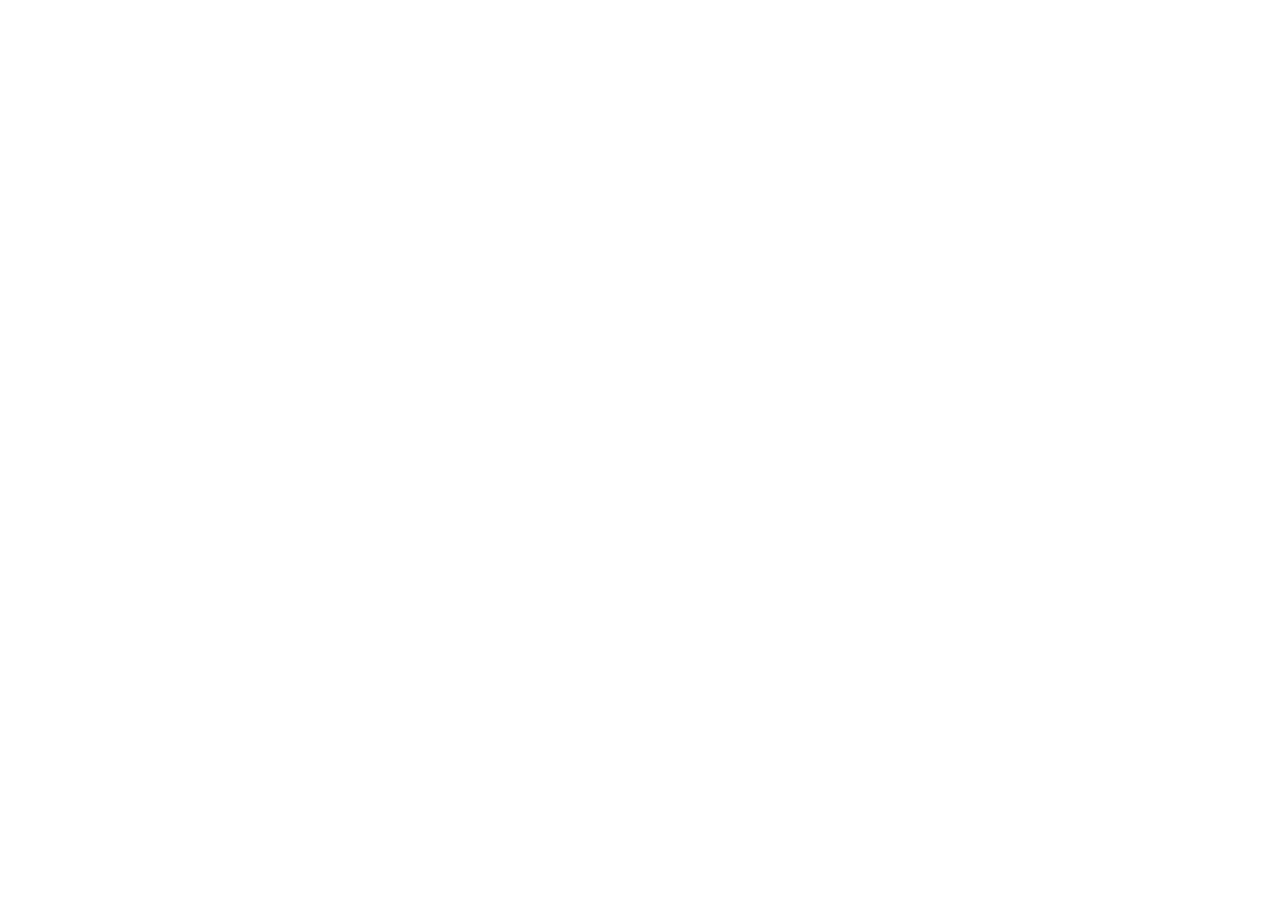
==== src/template/index.html @ c167b7ca "ristrutturazione index" ====
<!DOCTYPE html>
<html lang="it">

<head>
    <title>Home</title>
    <meta charset="utf-8">
    <link rel="stylesheet" href="style.css">
</head>

<body> 

<!--
    <header id="intestazione">
        <div>
            <img src="immagini/logo.png" alt="logo della clinica" id="logo">
        </div>

        <div>
            <h1>Home</h1>
            <nav>
                <a href="home.html">Home</a>
                <a href="about.html">prenotazioni</a>
                <a href="contact.html">account</a>
            </nav>
        </div>


    </header>

    <main>
        <div>
            <h1>Headline</h1>
        </div>

        <div>
            <h1>notizie</h1>
        </div>

        <div>
            <h1>Prelievi</h1>
            <p>
                Fare un prelievo non è solo un controllo di routine: è un modo semplice
                e veloce per prenderti cura della tua salute. In pochi minuti puoi ottenere
                informazioni preziose che ti aiutano a prevenire problemi, capire meglio
                come stai e intervenire in tempo se qualcosa non va.
                Spesso basta un piccolo gesto oggi per evitare preoccupazioni domani.
                E se hai dubbi o timori, ricorda che il personale è lì proprio per accompagnarti,
                spiegarti ogni passaggio e rendere tutto il più tranquillo possibile.
                La tua salute merita attenzione, e questo è uno dei modi più facili per
                darle valore.
            </p>
            <a href="#" class="bottone">Prenota ora</a>
        </div>

    </main>

-->

</body>

</html>
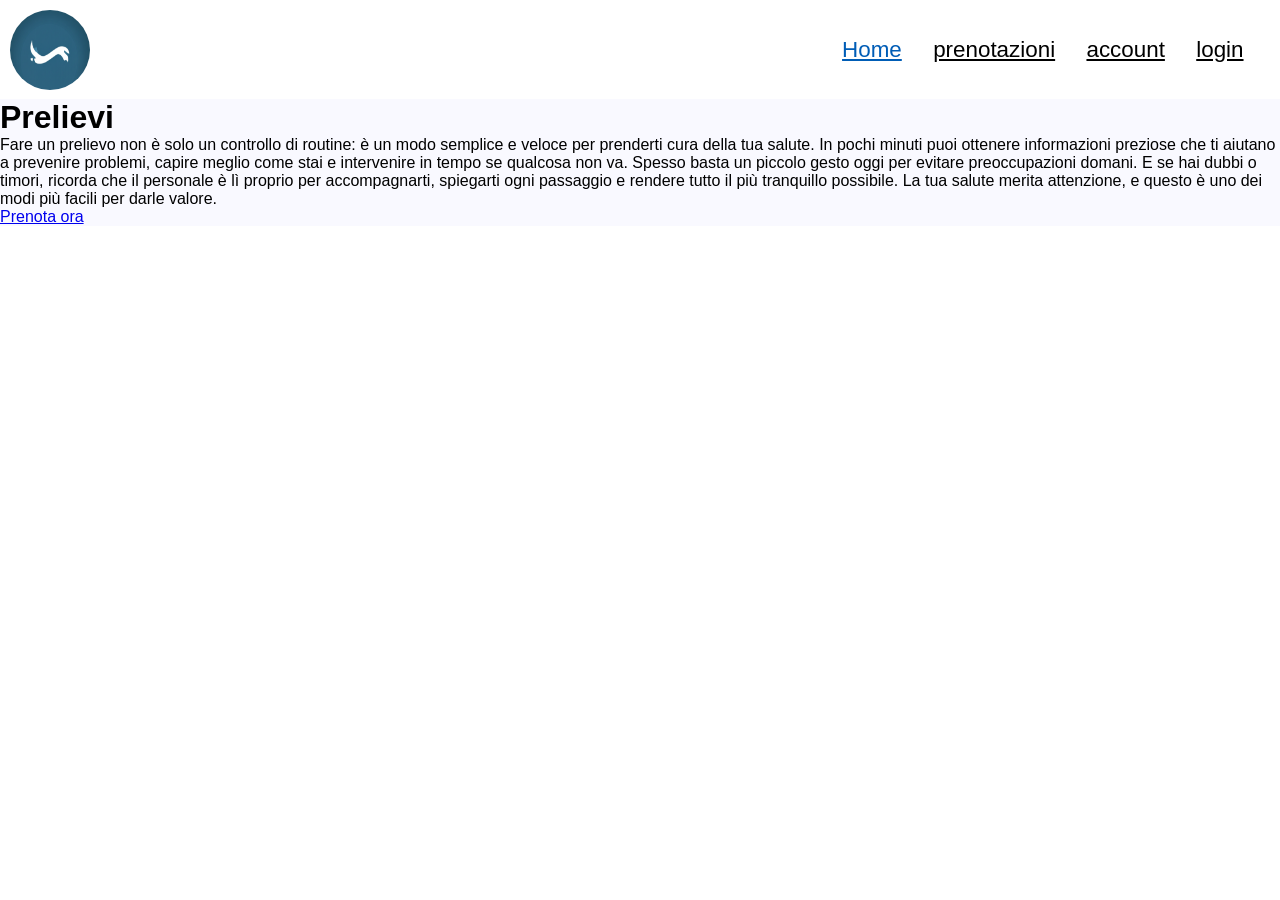
==== commit d89caef0: "stesura header e creazione parige" ====
--- a/src/template/index.html
+++ b/src/template/index.html
@@ -4,39 +4,27 @@
 <head>
     <title>Home</title>
     <meta charset="utf-8">
-    <link rel="stylesheet" href="style.css">
+    <link rel="stylesheet" href="../style.css">
 </head>
 
 <body> 
 
-<!--
     <header id="intestazione">
-        <div>
-            <img src="immagini/logo.png" alt="logo della clinica" id="logo">
-        </div>
 
-        <div>
-            <h1>Home</h1>
-            <nav>
-                <a href="home.html">Home</a>
-                <a href="about.html">prenotazioni</a>
-                <a href="contact.html">account</a>
-            </nav>
-        </div>
+        <img src="../immagini/logo.png" id="logo" alt="logo">
+        
+        <nav id="menu">
+            <a href="index.php" class="active">Home</a>
+            <a href="prenotazioni.php">prenotazioni</a>
+            <a href="account.php">account</a>
+            <a href="login.php">login</a>
+        </nav>
+        
+    </header>
+    
+    <main>
 
-
-    </header>
-
-    <main>
-        <div>
-            <h1>Headline</h1>
-        </div>
-
-        <div>
-            <h1>notizie</h1>
-        </div>
-
-        <div>
+        <div id="iniziale">
             <h1>Prelievi</h1>
             <p>
                 Fare un prelievo non è solo un controllo di routine: è un modo semplice
@@ -53,7 +41,7 @@
         </div>
 
     </main>
-
+<!--
 -->
 
 </body>
--- a/src/style.css
+++ b/src/style.css
@@ -0,0 +1,57 @@
+/* ------------------------------
+   standard
+------------------------------ */
+* {
+    margin: 0;
+    padding: 0;
+    box-sizing: border-box;
+}
+body {
+    font-family: "Noto Sans", sans-serif;
+    background-color: var(--background_intestazione);
+}
+:root{
+    
+    --background_intestazione: #ffffff;
+    --background_main: #f9f9ff;
+    --colore_link_pagina_corrente: #005db6;
+    --colore_link_generale: #000000;
+}
+
+/* ------------------------------
+   header
+------------------------------ */
+#intestazione {
+    width: 100%;
+    display: flex;
+    flex-direction: row;
+    padding: 0.6em;
+    align-items: center;
+}
+#menu{
+    width: 100%;
+    text-align: right;
+}
+#menu a{
+    color: var(--colore_link_generale);
+    padding-right: 1.2em;
+    font-size: 1.4em;
+}
+#menu a.active{
+    color: var(--colore_link_pagina_corrente);
+}
+#logo{
+    width: 80px;
+    height: 80px;
+    border-radius: 50%;
+}
+
+/* ------------------------------
+   main
+------------------------------ */
+
+main{
+    background-color: var(--background_main);
+}
+
+
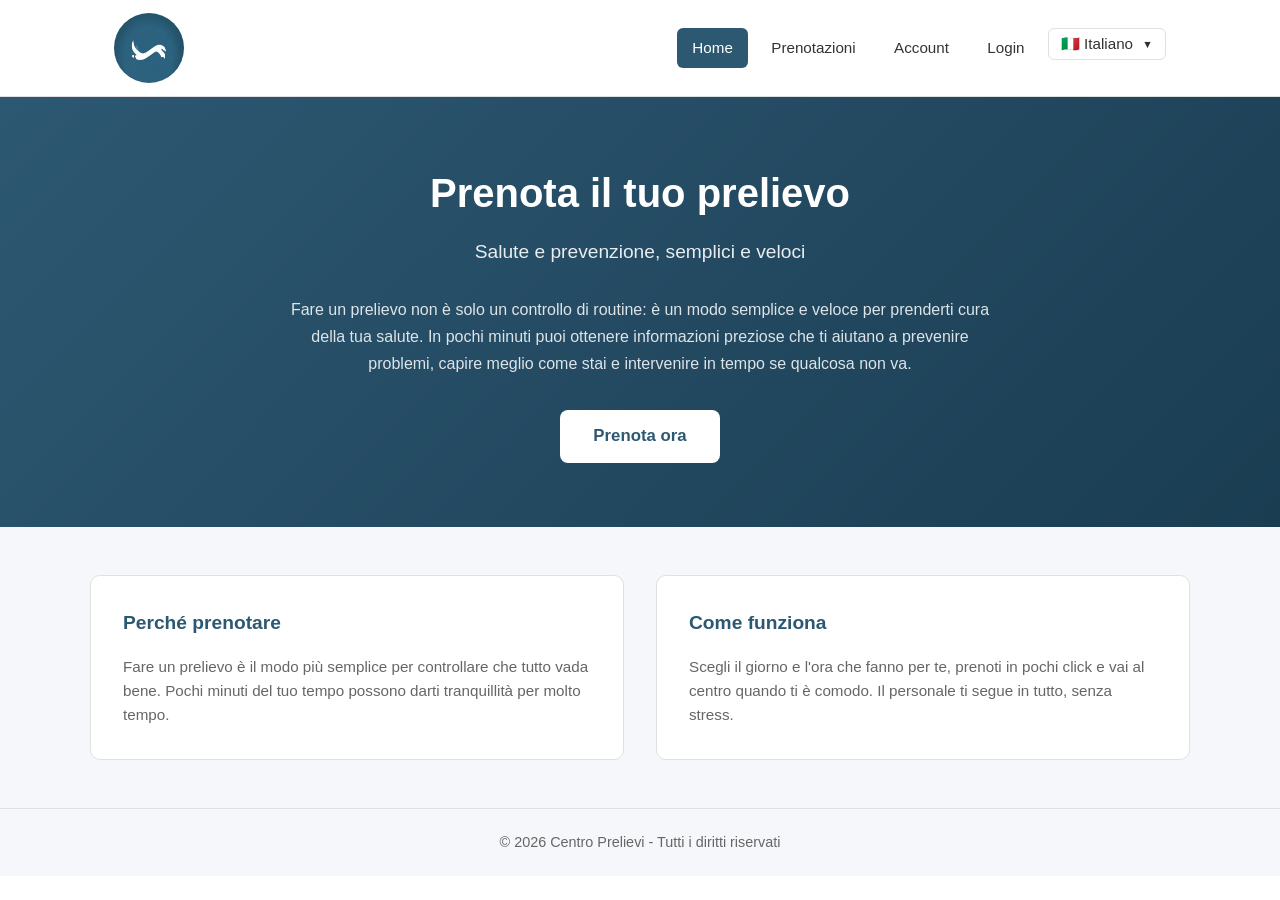
==== commit 024c8da0: "riordinato tutta la homepage e ho creato le altre sezioni" ====
--- a/src/template/index.html
+++ b/src/template/index.html
@@ -1,49 +1,69 @@
 <!DOCTYPE html>
 <html lang="it">
-
 <head>
-    <title>Home</title>
+    <title>Home - Prenotazione Prelievi</title>
     <meta charset="utf-8">
+    <meta name="viewport" content="width=device-width, initial-scale=1">
     <link rel="stylesheet" href="../style.css">
 </head>
-
-<body> 
+<body>
 
     <header id="intestazione">
+        <div class="header-content">
+            <img src="../immagini/logo.png" id="logo" alt="logo prelievi">
+            <nav id="menu">
+                <a href="index.php" class="active">Home</a>
+                <a href="prenotazioni.php">Prenotazioni</a>
+                <a href="account.php">Account</a>
+                <a href="login.php">Login</a>
+                <div class="lang-dropdown">
+                    <button class="lang-btn">🇮🇹 Italiano <span class="arrow">▼</span></button>
+                    <div class="lang-menu">
+                        <a href="#" class="active-lang">🇮🇹 Italiano</a>
+                        <a href="#">🇬🇧 English</a>
+                        <a href="#">🇫🇷 Français</a>
+                        <a href="#">🇪🇸 Español</a>
+                        <a href="#">🇩🇪 Deutsch</a>
+                    </div>
+                </div>
+            </nav>
+        </div>
+    </header>
 
-        <img src="../immagini/logo.png" id="logo" alt="logo">
-        
-        <nav id="menu">
-            <a href="index.php" class="active">Home</a>
-            <a href="prenotazioni.php">prenotazioni</a>
-            <a href="account.php">account</a>
-            <a href="login.php">login</a>
-        </nav>
-        
-    </header>
-    
     <main>
+        <section id="hero">
+            <div class="hero-content">
+                <h1>Prenota il tuo prelievo</h1>
+                <p class="subtitle">Salute e prevenzione, semplici e veloci</p>
+                <p class="description">
+                    Fare un prelievo non è solo un controllo di routine: è un modo semplice
+                    e veloce per prenderti cura della tua salute. In pochi minuti puoi ottenere
+                    informazioni preziose che ti aiutano a prevenire problemi, capire meglio
+                    come stai e intervenire in tempo se qualcosa non va.
+                </p>
+                <a href="prenotazioni.php" class="bottone">Prenota ora</a>
+            </div>
+        </section>
 
-        <div id="iniziale">
-            <h1>Prelievi</h1>
-            <p>
-                Fare un prelievo non è solo un controllo di routine: è un modo semplice
-                e veloce per prenderti cura della tua salute. In pochi minuti puoi ottenere
-                informazioni preziose che ti aiutano a prevenire problemi, capire meglio
-                come stai e intervenire in tempo se qualcosa non va.
-                Spesso basta un piccolo gesto oggi per evitare preoccupazioni domani.
-                E se hai dubbi o timori, ricorda che il personale è lì proprio per accompagnarti,
-                spiegarti ogni passaggio e rendere tutto il più tranquillo possibile.
-                La tua salute merita attenzione, e questo è uno dei modi più facili per
-                darle valore.
-            </p>
-            <a href="#" class="bottone">Prenota ora</a>
-        </div>
+        <section id="info">
+            <div class="info-grid">
+                <div class="info-card">
+                    <h3>Perché prenotare</h3>
+                    <p>Fare un prelievo è il modo più semplice per controllare che tutto vada bene.
+                    Pochi minuti del tuo tempo possono darti tranquillità per molto tempo.</p>
+                </div>
+                <div class="info-card">
+                    <h3>Come funziona</h3>
+                    <p>Scegli il giorno e l'ora che fanno per te, prenoti in pochi click e vai al
+                    centro quando ti è comodo. Il personale ti segue in tutto, senza stress.</p>
+                </div>
+            </div>
+        </section>
+    </main>
 
-    </main>
-<!--
--->
+    <footer id="footer">
+        <p>&copy; 2026 Centro Prelievi - Tutti i diritti riservati</p>
+    </footer>
 
 </body>
-
-</html>+</html>
--- a/src/style.css
+++ b/src/style.css
@@ -1,57 +1,391 @@
 /* ------------------------------
-   standard
+   reset e variabili
 ------------------------------ */
 * {
     margin: 0;
     padding: 0;
     box-sizing: border-box;
 }
+
+:root {
+    --primary: #2D5872;
+    --primary-light: #e8eff5;
+    --text: #333333;
+    --text-light: #666666;
+    --bg: #ffffff;
+    --bg-light: #f5f7fa;
+    --border: #e0e0e0;
+}
+
 body {
-    font-family: "Noto Sans", sans-serif;
-    background-color: var(--background_intestazione);
-}
-:root{
-    
-    --background_intestazione: #ffffff;
-    --background_main: #f9f9ff;
-    --colore_link_pagina_corrente: #005db6;
-    --colore_link_generale: #000000;
+    font-family: -apple-system, BlinkMacSystemFont, "Segoe UI", Roboto, "Noto Sans", sans-serif;
+    color: var(--text);
+    background: var(--bg);
+    line-height: 1.6;
 }
 
 /* ------------------------------
    header
 ------------------------------ */
 #intestazione {
+    background: var(--bg);
+    border-bottom: 1px solid var(--border);
+    position: sticky;
+    top: 0;
+    z-index: 100;
+}
+
+.header-content {
+    max-width: 1100px;
+    margin: 0 auto;
+    display: flex;
+    align-items: center;
+    padding: 0.8em 1.5em;
+    gap: 1.5em;
+}
+
+#logo {
+    width: 70px;
+    height: 70px;
+    border-radius: 50%;
+    flex-shrink: 0;
+}
+
+#menu {
+    margin-left: auto;
+    display: flex;
+    gap: 0.5em;
+}
+
+#menu a {
+    color: var(--text);
+    text-decoration: none;
+    padding: 0.5em 1em;
+    border-radius: 6px;
+    font-size: 0.95em;
+    transition: background 0.2s, color 0.2s;
+}
+
+#menu a:hover {
+    background: var(--primary-light);
+    color: var(--primary);
+}
+
+#menu a.active {
+    background: var(--primary);
+    color: #ffffff;
+}
+
+/* ------------------------------
+   language dropdown
+------------------------------ */
+.lang-dropdown {
+    position: relative;
+    display: inline-block;
+    margin-left: auto;
+}
+
+.lang-btn {
+    background: none;
+    border: 1px solid var(--border);
+    border-radius: 6px;
+    padding: 0.4em 0.8em;
+    cursor: pointer;
+    font-size: 0.95em;
+    color: var(--text);
+    display: flex;
+    align-items: center;
+    gap: 0.4em;
+    transition: background 0.2s;
+}
+
+.lang-btn:hover {
+    background: var(--primary-light);
+}
+
+.lang-btn .arrow {
+    font-size: 0.7em;
+    margin-left: 0.3em;
+}
+
+.lang-menu {
+    display: none;
+    position: absolute;
+    right: 0;
+    top: 100%;
+    margin-top: 0.3em;
+    background: var(--bg);
+    border: 1px solid var(--border);
+    border-radius: 8px;
+    box-shadow: 0 4px 12px rgba(0,0,0,0.1);
+    min-width: 160px;
+    z-index: 200;
+    overflow: hidden;
+}
+
+.lang-dropdown:hover .lang-menu {
+    display: block;
+}
+
+.lang-menu a {
+    display: flex;
+    align-items: center;
+    gap: 0.6em;
+    padding: 0.6em 1em;
+    color: var(--text);
+    text-decoration: none;
+    font-size: 0.9em;
+    transition: background 0.2s;
+}
+
+.lang-menu a:hover {
+    background: var(--primary-light);
+    color: var(--primary);
+}
+
+.lang-menu a.active-lang {
+    background: var(--primary-light);
+    color: var(--primary);
+    font-weight: 500;
+}
+
+/* ------------------------------
+   hero section
+------------------------------ */
+#hero {
+    background: linear-gradient(135deg, var(--primary) 0%, #1a3d52 100%);
+    color: #ffffff;
+    padding: 4em 1.5em;
+    text-align: center;
+}
+
+.hero-content {
+    max-width: 700px;
+    margin: 0 auto;
+}
+
+.hero-content h1 {
+    font-size: 2.5em;
+    margin-bottom: 0.3em;
+    font-weight: 600;
+}
+
+.subtitle {
+    font-size: 1.2em;
+    opacity: 0.9;
+    margin-bottom: 1.5em;
+}
+
+.description {
+    font-size: 1em;
+    opacity: 0.85;
+    margin-bottom: 2em;
+    line-height: 1.7;
+}
+
+/* bottone */
+.bottone {
+    display: inline-block;
+    background: #ffffff;
+    color: var(--primary);
+    padding: 0.8em 2em;
+    border-radius: 8px;
+    text-decoration: none;
+    font-weight: 600;
+    font-size: 1.05em;
+    transition: transform 0.2s, box-shadow 0.2s;
+}
+
+.bottone:hover {
+    transform: translateY(-2px);
+    box-shadow: 0 4px 15px rgba(0,0,0,0.2);
+}
+
+/* ------------------------------
+   info section
+------------------------------ */
+#info {
+    padding: 3em 1.5em;
+    background: var(--bg-light);
+}
+
+.info-grid {
+    max-width: 1100px;
+    margin: 0 auto;
+    display: grid;
+    grid-template-columns: repeat(auto-fit, minmax(280px, 1fr));
+    gap: 2em;
+}
+
+.info-card {
+    background: var(--bg);
+    padding: 2em;
+    border-radius: 10px;
+    border: 1px solid var(--border);
+}
+
+.info-card h3 {
+    color: var(--primary);
+    margin-bottom: 0.8em;
+    font-size: 1.2em;
+}
+
+.info-card p {
+    color: var(--text-light);
+    font-size: 0.95em;
+}
+
+/* ------------------------------
+   page content (pagine interne)
+------------------------------ */
+#page-content {
+    padding: 3em 1.5em;
+    min-height: 60vh;
+}
+
+.container {
+    max-width: 700px;
+    margin: 0 auto;
+    text-align: center;
+}
+
+#page-content h1 {
+    color: var(--primary);
+    font-size: 2em;
+    margin-bottom: 0.3em;
+}
+
+#page-content .subtitle {
+    color: var(--text-light);
+    margin-bottom: 2em;
+}
+
+.placeholder-box {
+    background: var(--bg-light);
+    border: 1px solid var(--border);
+    border-radius: 10px;
+    padding: 2.5em 2em;
+    margin-top: 1.5em;
+}
+
+.placeholder-box p {
+    color: var(--text-light);
+    margin-bottom: 1.5em;
+    font-size: 1.05em;
+}
+
+/* form */
+.form-box {
+    background: var(--bg);
+    border: 1px solid var(--border);
+    border-radius: 10px;
+    padding: 2.5em 2em;
+    margin-top: 1.5em;
+    text-align: left;
+}
+
+.form-group {
+    margin-bottom: 1.5em;
+}
+
+.form-group label {
+    display: block;
+    margin-bottom: 0.5em;
+    color: var(--text);
+    font-weight: 500;
+}
+
+.form-group input {
     width: 100%;
-    display: flex;
-    flex-direction: row;
-    padding: 0.6em;
-    align-items: center;
-}
-#menu{
+    padding: 0.8em 1em;
+    border: 1px solid var(--border);
+    border-radius: 8px;
+    font-size: 1em;
+    font-family: inherit;
+    transition: border-color 0.2s;
+}
+
+.form-group input:focus {
+    outline: none;
+    border-color: var(--primary);
+}
+
+.form-box .bottone {
     width: 100%;
-    text-align: right;
-}
-#menu a{
-    color: var(--colore_link_generale);
-    padding-right: 1.2em;
-    font-size: 1.4em;
-}
-#menu a.active{
-    color: var(--colore_link_pagina_corrente);
-}
-#logo{
-    width: 80px;
-    height: 80px;
-    border-radius: 50%;
-}
-
-/* ------------------------------
-   main
------------------------------- */
-
-main{
-    background-color: var(--background_main);
-}
-
-
+    text-align: center;
+    border: none;
+    cursor: pointer;
+    font-family: inherit;
+}
+
+.form-footer {
+    margin-top: 1.5em;
+    color: var(--text-light);
+    font-size: 0.95em;
+}
+
+.form-footer a {
+    color: var(--primary);
+    text-decoration: none;
+    font-weight: 500;
+}
+
+.form-footer a:hover {
+    text-decoration: underline;
+}
+
+/* layout a due colonne */
+.form-row {
+    display: grid;
+    grid-template-columns: 1fr 1fr;
+    gap: 1.5em;
+}
+
+/* titoli di sezione nel form */
+.form-section-title {
+    color: var(--primary);
+    font-size: 1.1em;
+    margin: 1.5em 0 1em;
+    padding-bottom: 0.5em;
+    border-bottom: 1px solid var(--border);
+}
+
+.form-section-title:first-of-type {
+    margin-top: 0;
+}
+
+/* ------------------------------
+   footer
+------------------------------ */
+#footer {
+    background: var(--bg-light);
+    border-top: 1px solid var(--border);
+    text-align: center;
+    padding: 1.5em;
+    color: var(--text-light);
+    font-size: 0.9em;
+}
+
+/* ------------------------------
+   responsive
+------------------------------ */
+@media (max-width: 600px) {
+    .hero-content h1 {
+        font-size: 1.8em;
+    }
+
+    .header-content {
+        flex-wrap: wrap;
+        gap: 0.8em;
+    }
+
+    #menu {
+        width: 100%;
+        justify-content: center;
+    }
+
+    .form-row {
+        grid-template-columns: 1fr;
+        gap: 0;
+    }
+}
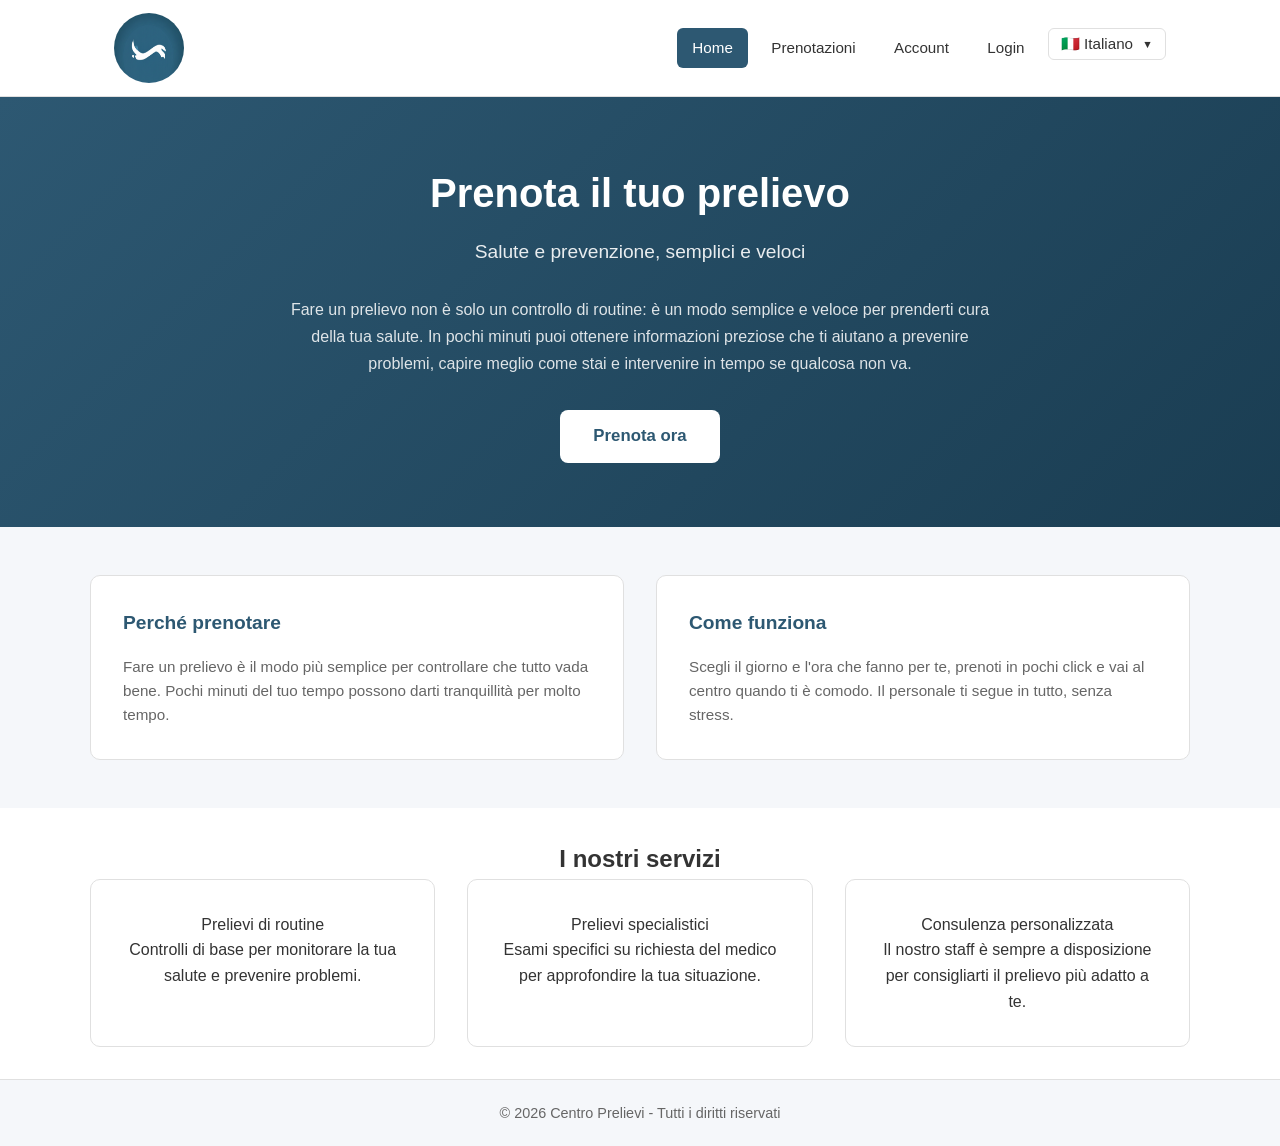
==== commit b078c4d7: "continuazione index" ====
--- a/src/template/index.html
+++ b/src/template/index.html
@@ -59,6 +59,25 @@
                 </div>
             </div>
         </section>
+
+        <section id="servizzi">
+            <h1>I nostri servizi</h1>
+            <div class="servizzi-grid">
+                <div class="servizio-card">
+                    <a href="/pagina" class="card-link">Prelievi di routine</a>
+                    <p>Controlli di base per monitorare la tua salute e prevenire problemi.</p>
+                </div>
+                <div class="servizio-card">
+                    <a href="/pagina" class="card-link">Prelievi specialistici</a>
+                    <p>Esami specifici su richiesta del medico per approfondire la tua situazione.</p>
+                </div>
+                <div class="servizio-card">
+                    <a href="/pagina" class="card-link">Consulenza personalizzata</a>
+                    <p>Il nostro staff è sempre a disposizione per consigliarti il prelievo più adatto a te.</p>
+                </div>
+            </div>
+        </section>
+
     </main>
 
     <footer id="footer">
--- a/src/style.css
+++ b/src/style.css
@@ -236,6 +236,39 @@
 }
 
 /* ------------------------------
+   sezione servizzi 
+------------------------------ */
+#servizzi {
+    text-align: center;
+    padding: 2em;
+}
+.servizzi-grid {
+    max-width: 1100px;
+    margin: 0 auto;
+    display: grid;
+    grid-template-columns: repeat(auto-fit, minmax(280px, 1fr));
+    gap: 2em;
+}
+.servizio-card {
+    padding: 2em;
+    border-radius: 10px;
+    border: 1px solid var(--border);
+    transition: transform 0.2s ease, box-shadow 0.2s ease, background 0.2s ease;
+}
+.servizio-card a{
+    text-decoration: none;
+    color: inherit;
+}
+.servizio-card:hover {
+  transform: translateY(-4px);        
+  box-shadow: 0 8px 24px rgba(0,0,0,0.10);
+  background: #f0faf6;                
+  border-color: #2D5872;      
+  box-shadow: 0 4px 16px rgba(45, 88, 114, 0.12); 
+}
+
+
+/* ------------------------------
    page content (pagine interne)
 ------------------------------ */
 #page-content {
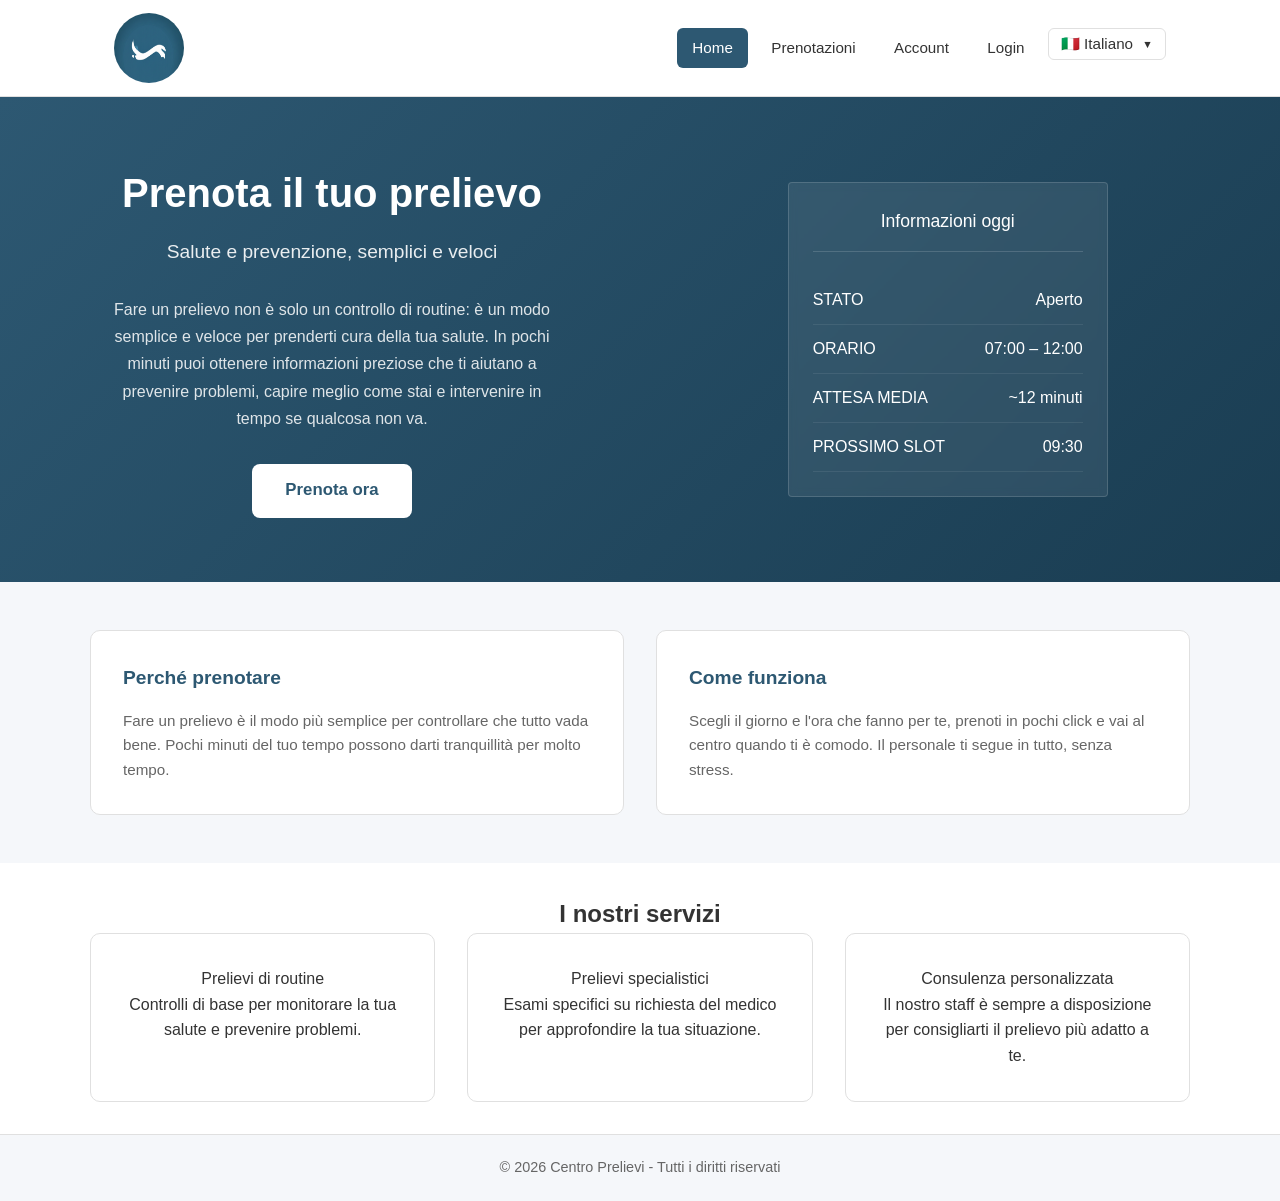
==== commit b72f9c79: "completamento home momentaneo" ====
--- a/src/template/index.html
+++ b/src/template/index.html
@@ -31,7 +31,9 @@
     </header>
 
     <main>
+
         <section id="hero">
+
             <div class="hero-content">
                 <h1>Prenota il tuo prelievo</h1>
                 <p class="subtitle">Salute e prevenzione, semplici e veloci</p>
@@ -43,6 +45,37 @@
                 </p>
                 <a href="prenotazioni.php" class="bottone">Prenota ora</a>
             </div>
+
+            <div class="hero-orari">
+
+                <div class="hero-card">
+
+                    <div class="hero-card-title">Informazioni oggi</div>
+
+                    <div class="info-row">
+                        <span>STATO</span>
+                        <span>Aperto</span>
+                    </div>
+
+                    <div class="info-row">
+                        <span>ORARIO</span>
+                        <span>07:00 – 12:00</span>
+                    </div>
+
+                    <div class="info-row">
+                        <span>ATTESA MEDIA</span>
+                        <span>~12 minuti</span>
+                    </div>
+
+                    <div class="info-row">
+                        <span>PROSSIMO SLOT</span>
+                        <span>09:30</span>
+                    </div>
+
+                </div>
+
+            </div>
+            
         </section>
 
         <section id="info">
--- a/src/style.css
+++ b/src/style.css
@@ -157,10 +157,42 @@
     color: #ffffff;
     padding: 4em 1.5em;
     text-align: center;
-}
+    display: grid;
+    grid-template-columns: 1fr 1fr;
+}
+
+.hero-orari {
+    display: flex; 
+    align-items: center; 
+    justify-content: center;
+}
+.hero-card {
+    background: rgba(255,255,255,0.08);
+    border: 1px solid rgba(255,255,255,0.15);
+    border-radius: 4px;
+    padding: 1.5rem;
+    width: 320px;
+    backdrop-filter: blur(4px);
+    position: relative; 
+    z-index: 1;
+}
+.hero-card-title {
+    font-size: 1.1rem;
+    margin-bottom: 1.5rem;
+    padding-bottom: 1rem;
+    border-bottom: 1px solid rgba(255,255,255,0.15);
+}
+.info-row {
+    display: flex; 
+    justify-content: space-between; 
+    align-items: center;
+    padding: 0.7rem 0;
+    border-bottom: 1px solid rgba(255,255,255,0.08);
+}
+
 
 .hero-content {
-    max-width: 700px;
+    max-width: 450px;
     margin: 0 auto;
 }
 
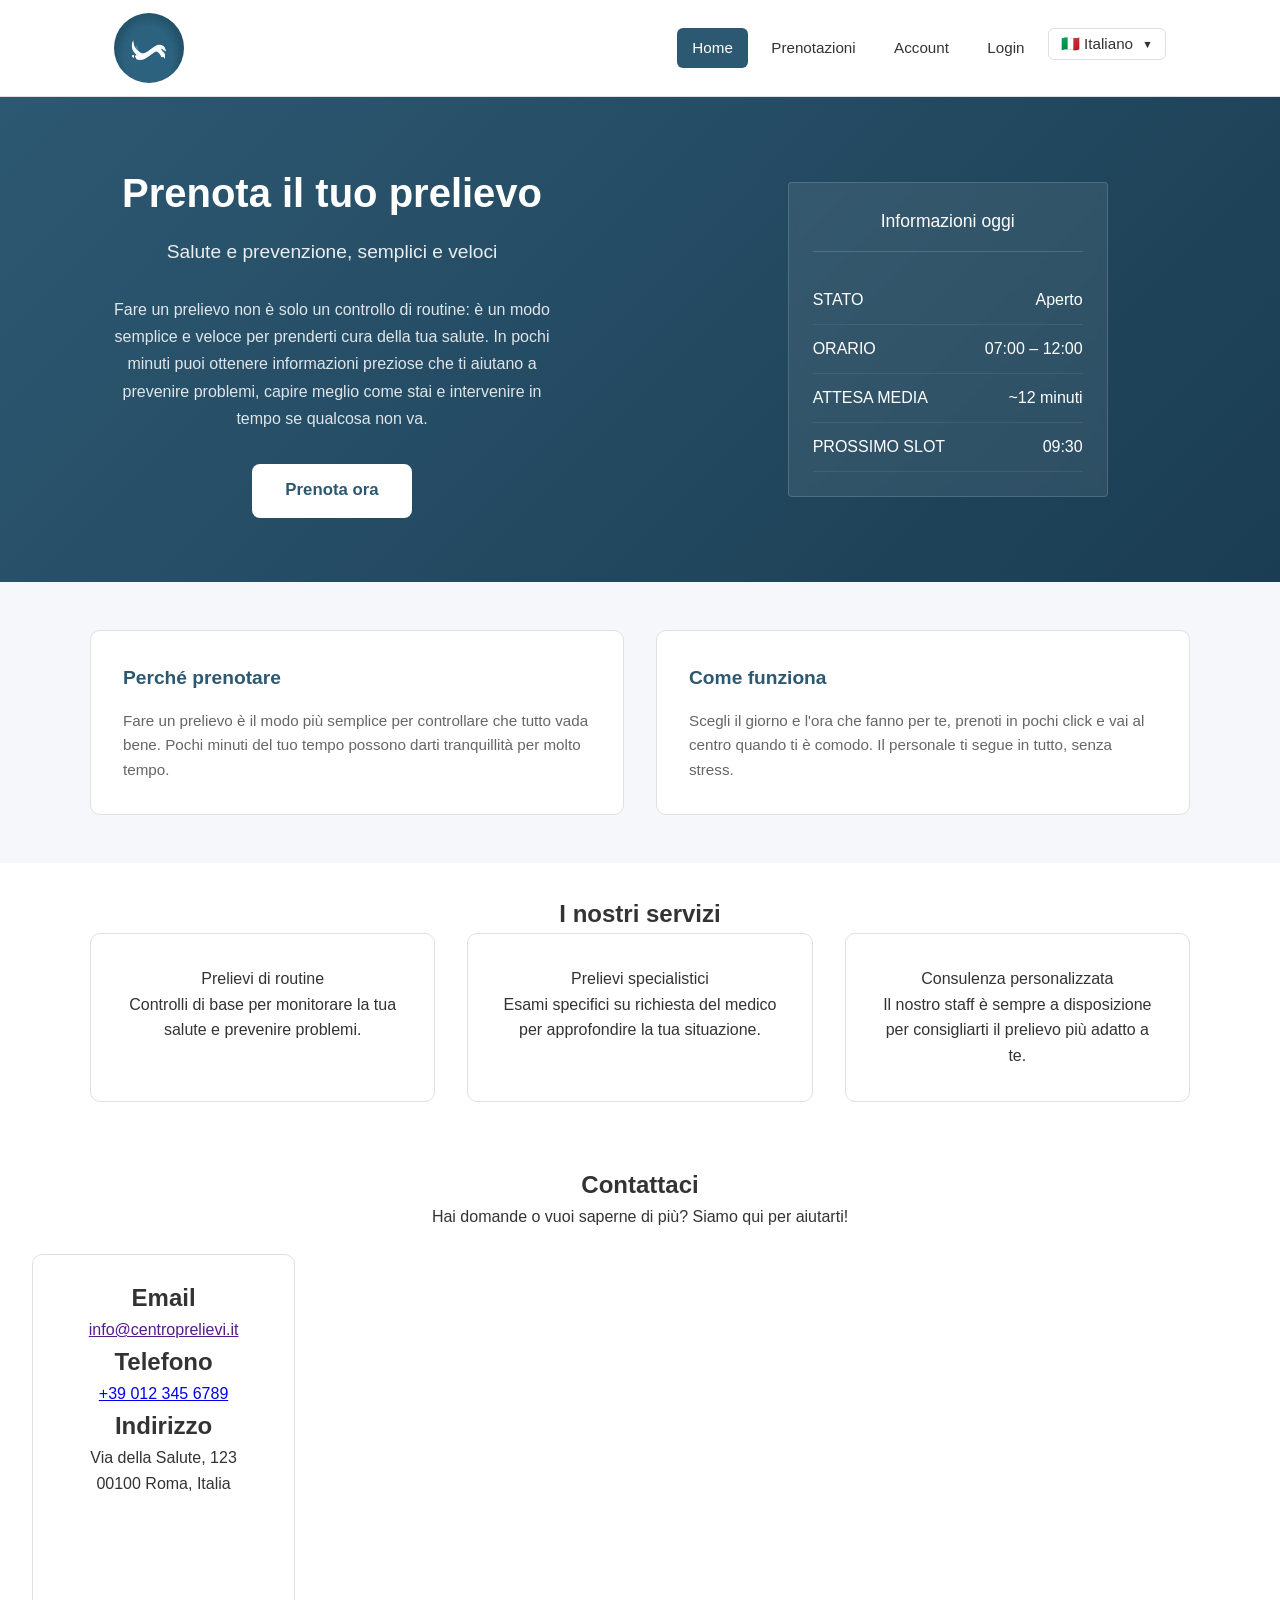
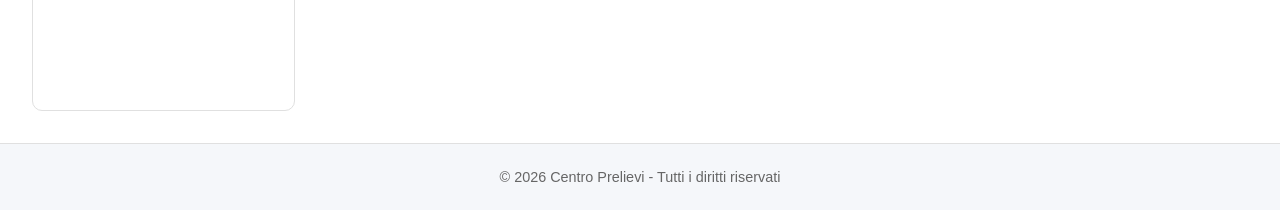
==== commit 48c19443: "completamento parte html/css index" ====
--- a/src/template/index.html
+++ b/src/template/index.html
@@ -48,6 +48,8 @@
 
             <div class="hero-orari">
 
+                <!-- potenzialmente qua lavoro con database + php -->
+
                 <div class="hero-card">
 
                     <div class="hero-card-title">Informazioni oggi</div>
@@ -75,7 +77,7 @@
                 </div>
 
             </div>
-            
+
         </section>
 
         <section id="info">
@@ -111,6 +113,34 @@
             </div>
         </section>
 
+        <section id="contatti">
+            <h1>Contattaci</h1>
+            <p>Hai domande o vuoi saperne di più? Siamo qui per aiutarti!</p>
+            <div class="contatti-grid">
+
+                <div class="contatto-card">
+                    <h2>Email</h2>
+                    <p><a href="">info@centroprelievi.it</a></p>
+                    <h2>Telefono</h2>
+                    <p><a href="tel:+390123456789">+39 012 345 6789</a></p>
+                    <h2>Indirizzo</h2>
+                    <p>Via della Salute, 123<br>00100 Roma, Italia</p>
+                </div>
+
+                <div class="location-card">
+                    <iframe
+                        src="https://www.google.com/maps/embed?pb=!1m18!1m12!1m3!1d22258.59992745366!2d11.824354106658214!3d45.78471647676573!2m3!1f0!2f0!3f0!3m2!1i1024!2i768!4f13.1!3m3!1m2!1s0x4778d9abeeb12a27%3A0xb05c164bfe08582c!2sSan%20Zenone%20degli%20Ezzelini%20TV!5e0!3m2!1sit!2sit!4v1778078312925!5m2!1sit!2sit"
+                        width="600"
+                        height="450"
+                        style="border:0;"
+                        allowfullscreen=""
+                        loading="lazy"
+                        referrerpolicy="no-referrer-when-downgrade">
+                    </iframe>
+                </div>
+            </div>
+        </section>
+
     </main>
 
     <footer id="footer">
--- a/src/style.css
+++ b/src/style.css
@@ -301,6 +301,27 @@
 
 
 /* ------------------------------
+   sezione contatti
+------------------------------ */
+
+#contatti{
+    text-align: center;
+    padding:2em;
+}
+.contatti-grid{
+    display: grid;
+    grid-template-columns: 1fr 3.5fr;
+    gap: 2em;
+    padding-top: 1.5em;
+}
+.contatto-card{
+    padding: 1.5em;
+    border-radius: 10px;
+    border: 1px solid var(--border);
+}
+
+
+/* ------------------------------
    page content (pagine interne)
 ------------------------------ */
 #page-content {
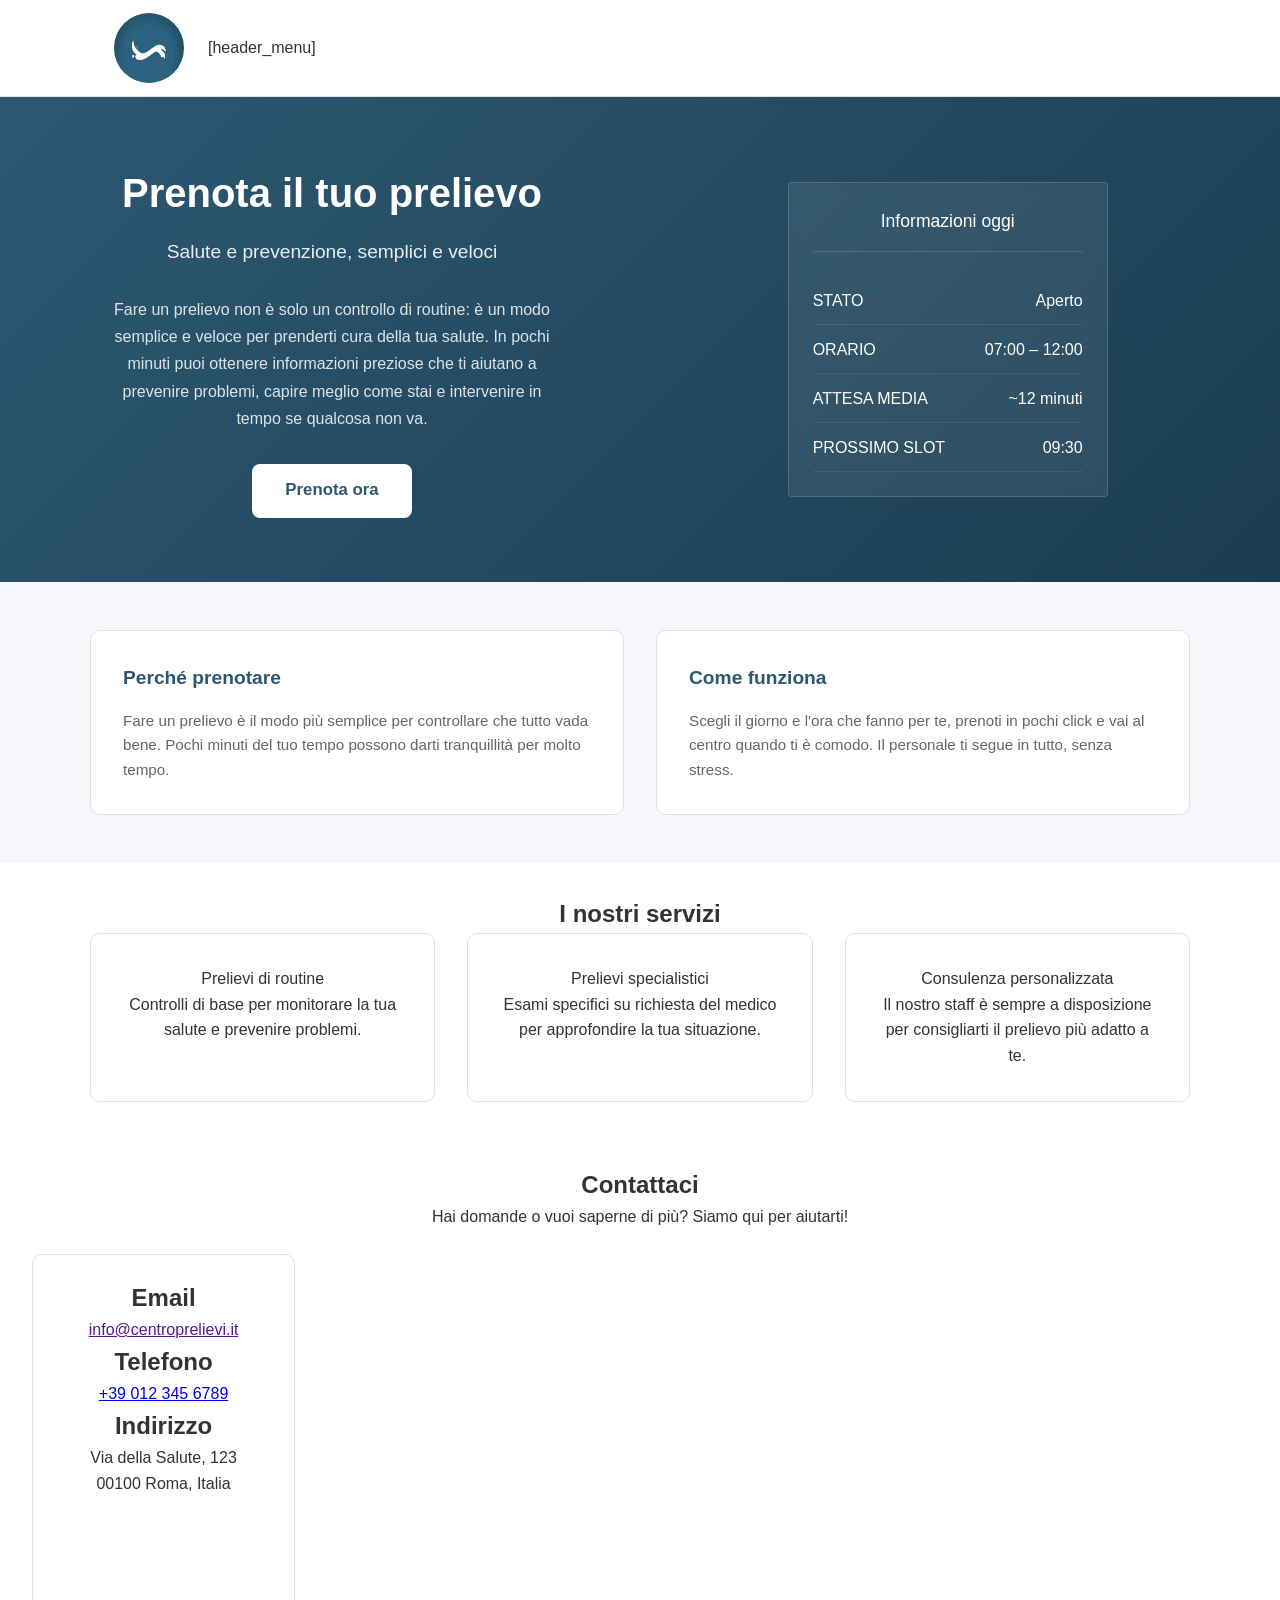
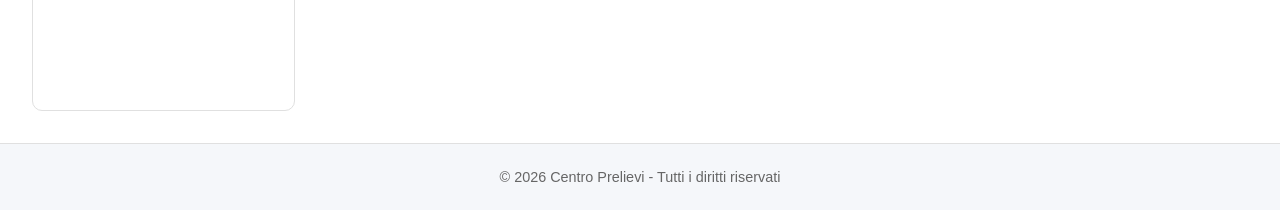
==== commit 891fa3d3: "menu dinamico con account connesso" ====
--- a/src/template/index.html
+++ b/src/template/index.html
@@ -11,22 +11,7 @@
     <header id="intestazione">
         <div class="header-content">
             <img src="../immagini/logo.png" id="logo" alt="logo prelievi">
-            <nav id="menu">
-                <a href="index.php" class="active">Home</a>
-                <a href="prenotazioni.php">Prenotazioni</a>
-                <a href="account.php">Account</a>
-                <a href="login.php">Login</a>
-                <div class="lang-dropdown">
-                    <button class="lang-btn">🇮🇹 Italiano <span class="arrow">▼</span></button>
-                    <div class="lang-menu">
-                        <a href="#" class="active-lang">🇮🇹 Italiano</a>
-                        <a href="#">🇬🇧 English</a>
-                        <a href="#">🇫🇷 Français</a>
-                        <a href="#">🇪🇸 Español</a>
-                        <a href="#">🇩🇪 Deutsch</a>
-                    </div>
-                </div>
-            </nav>
+            [header_menu]
         </div>
     </header>
 
--- a/src/style.css
+++ b/src/style.css
@@ -453,6 +453,20 @@
 }
 
 /* ------------------------------
+   pagina login
+------------------------------ */
+
+.errore_login {
+    color: #b30000;
+    background: #ffe6e6;
+    padding: 6px 10px;
+    border-radius: 5px;
+    margin-top: 5px;
+    font-size: 0.9rem;
+    animation: slideDown 0.3s ease-out;
+}
+
+/* ------------------------------
    responsive
 ------------------------------ */
 @media (max-width: 600px) {
